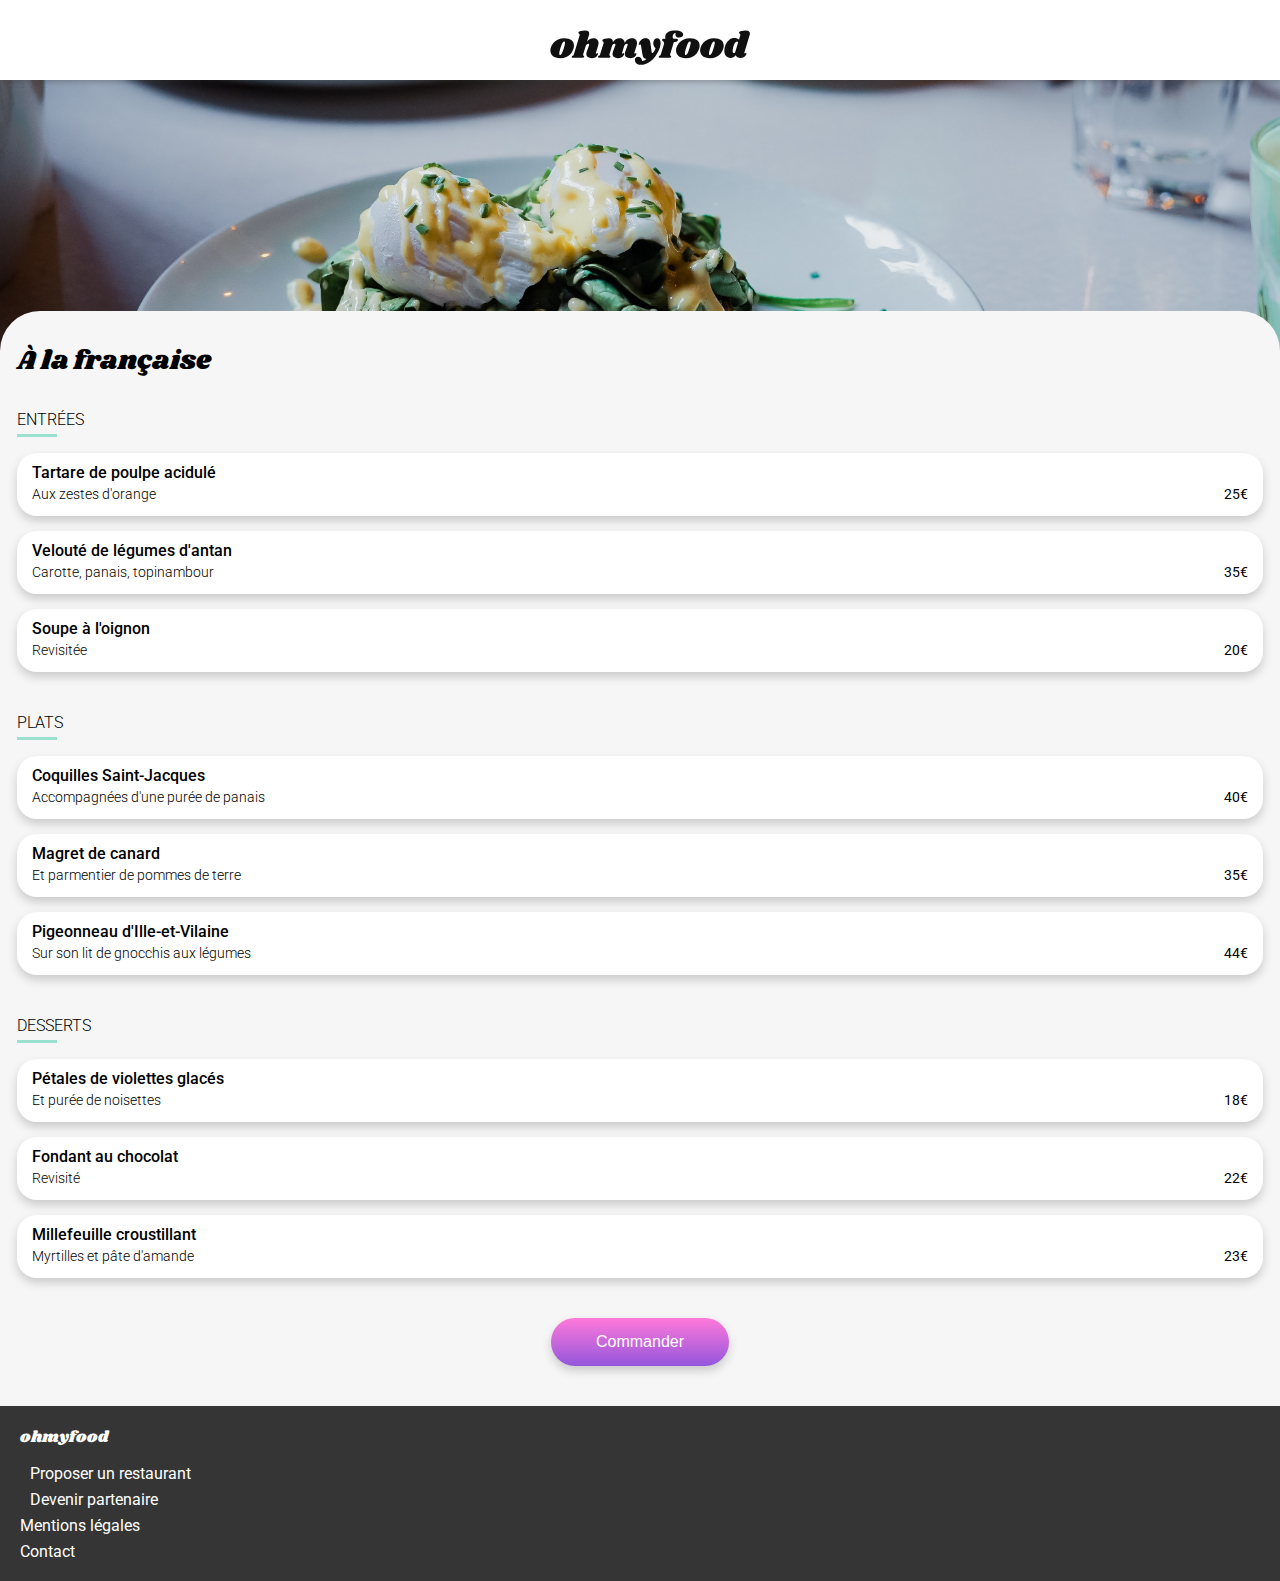
==== pages/a_la_française.html @ e58aabde "added menu pages and established links" ====
<!DOCTYPE html>
<html lang="fr">

<head>
  <meta charset="UTF-8">
  <meta name="viewport" content="width=device-width, initial-scale=1.0">
  <link rel="stylesheet" href="../assets/main.css">
  <link rel="preconnect" href="https://fonts.googleapis.com">
  <link rel="preconnect" href="https://fonts.gstatic.com" crossorigin>
  <link href="https://fonts.googleapis.com/css2?family=Roboto:wght@100;300;400;500;700;900&family=Shrikhand&display=swap" rel="stylesheet">
  <link rel="stylesheet" href="https://cdnjs.cloudflare.com/ajax/libs/font-awesome/6.2.1/css/all.min.css"
      integrity="sha512-MV7K8+y+gLIBoVD59lQIYicR65iaqukzvf/nwasF0nqhPay5w/9lJmVM2hMDcnK1OnMGCdVK+iQrJ7lzPJQd1w=="
      crossorigin="anonymous" referrerpolicy="no-referrer" />
  <title>À la française</title>
</head>

<body>
  <header>
    <a href="../index.html" title="Accueil"><i class="fa-solid fa-arrow-left fa-lg"></i></a>
    <img src="../assets/images/logo/ohmyfood@2x.svg" alt="logo ohmyfood" title="Logo" class="logo">
  </header>

  <main>
    <img src="../assets/images/restaurants/toa-heftiba-DQKerTsQwi0-unsplash.jpg" class="img-restaurant">
    <section class="menu-section">
      <h2>À la française</h2>
      <h3 class="h3-menu">ENTRÉES</h3>
      <div class="menu-card">
        <p class="p-wrong">Tartare de poulpe acidulé</p>
        <div class="p-price-display">
          <p>Aux zestes d'orange</p>
          <p><strong>25€</strong></p>
        </div>
      </div>
      <div class="menu-card">
        <p class="p-wrong">Velouté de légumes d'antan</p>
        <div class="p-price-display">
          <p>Carotte, panais, topinambour</p>
          <p><strong>35€</strong></p>
        </div>
      </div>
      <div class="menu-card">
        <p class="p-wrong">Soupe à l'oignon</p>
        <div class="p-price-display">
          <p>Revisitée</p>
          <p><strong>20€</strong></p>
        </div>
      </div>
      <h3 class="h3-menu">PLATS</h3>
      <div class="menu-card">
        <p class="p-wrong">Coquilles Saint-Jacques</p>
        <div class="p-price-display">
          <p>Accompagnées d'une purée de panais</p>
          <p><strong>40€</strong></p>
        </div>
      </div>
      <div class="menu-card">
        <p class="p-wrong">Magret de canard</p>
        <div class="p-price-display">
          <p>Et parmentier de pommes de terre</p>
          <p><strong>35€</strong></p>
        </div>
      </div>
      <div class="menu-card">
        <p class="p-wrong">Pigeonneau d'Ille-et-Vilaine</p>
        <div class="p-price-display">
          <p>Sur son lit de gnocchis aux légumes</p>
          <p><strong>44€</strong></p>
        </div>
      </div>
      <h3 class="h3-menu">DESSERTS</h3>
      <div class="menu-card">
        <p class="p-wrong">Pétales de violettes glacés</p>
        <div class="p-price-display">
          <p>Et purée de noisettes</p>
          <p><strong>18€</strong></p>
        </div>
      </div>
      <div class="menu-card">
        <p class="p-wrong">Fondant au chocolat</p>
        <div class="p-price-display">
          <p>Revisité</p>
          <p><strong>22€</strong></p>
        </div>
      </div>
      <div class="menu-card">
        <p class="p-wrong">Millefeuille croustillant</p>
        <div class="p-price-display">
          <p>Myrtilles et pâte d'amande</p>
          <p><strong>23€</strong></p>
        </div>
      </div>
      <div class="display-btn">
        <button class="commander-btn">Commander</button>
      </div>
    </section>
  </main>

  <footer>
    <p class="p-footer">ohmyfood</p>
    <div class="a-footer">
      <a href="#"><i class="fa-solid fa-utensils"></i>Proposer un restaurant</a>
      <a href="#"><i class="fa-solid fa-handshake-angle fa-xs"></i>Devenir partenaire</a>
      <a href="#">Mentions légales</a>
      <a href="#">Contact</a>
    </div>
  </footer>
</body>
</html>
---- assets/main.css ----
body {
  margin: 0;
  font-family: "Roboto", sans-serif;
  font-weight: 400;
  font-style: normal;
}

h1 {
  font-size: 24px;
  font-weight: 700;
}

h2 {
  font-family: shrikhand;
  font-weight: 400;
  font-size: 27px;
  padding-top: 30px;
  margin-bottom: -12px;
}

header {
  display: -webkit-box;
  display: -ms-flexbox;
  display: flex;
  -webkit-box-pack: center;
      -ms-flex-pack: center;
          justify-content: center;
  padding-top: 30px;
  padding-bottom: 15px;
  -webkit-box-shadow: 0px 2px 5px rgba(56, 56, 56, 0.3);
          box-shadow: 0px 2px 5px rgba(56, 56, 56, 0.3);
  position: relative;
  z-index: 3;
}
header .logo {
  width: 200px;
}

.location-section {
  display: -webkit-box;
  display: -ms-flexbox;
  display: flex;
  -webkit-box-pack: center;
      -ms-flex-pack: center;
          justify-content: center;
  -webkit-box-align: center;
      -ms-flex-align: center;
          align-items: center;
  padding-top: 15px;
  padding-bottom: 15px;
  padding-left: 60px;
  gap: 10px;
  background-color: #EAEAEA;
  -webkit-box-shadow: 0px 3px 5px rgba(56, 56, 56, 0.3);
          box-shadow: 0px 3px 5px rgba(56, 56, 56, 0.3);
  position: relative;
  z-index: 2;
}
.location-section form input.font-placeholder {
  padding-left: 15px;
  background-color: #EAEAEA;
  border: none;
}
.location-section form input.font-placeholder::-webkit-input-placeholder {
  font-size: 16px;
  font-weight: 500;
  color: #000000;
}
.location-section form input.font-placeholder::-moz-placeholder {
  font-size: 16px;
  font-weight: 500;
  color: #000000;
}
.location-section form input.font-placeholder:-ms-input-placeholder {
  font-size: 16px;
  font-weight: 500;
  color: #000000;
}
.location-section form input.font-placeholder::-ms-input-placeholder {
  font-size: 16px;
  font-weight: 500;
  color: #000000;
}
.location-section form input.font-placeholder::placeholder {
  font-size: 16px;
  font-weight: 500;
  color: #000000;
}

.reservation-section {
  background-color: #F6F6F6;
  text-align: center;
  height: 300px;
}
.reservation-section .h1-reservation {
  margin-top: 0%;
  padding: 30px 50px 0px 50px;
}
.reservation-section .p-reservation {
  font-size: 16px;
  font-weight: 300;
  padding: 0px 30px 30px 30px;
}
.reservation-section .a-reservation {
  border-radius: 25px;
  padding: 15px 23px 15px 23px;
  background-image: -webkit-gradient(linear, left top, left bottom, from(#FF79DA), to(#9356DC));
  background-image: linear-gradient(#FF79DA, #9356DC);
  -webkit-box-shadow: 0px 5px 10px rgb(204, 203, 203);
          box-shadow: 0px 5px 10px rgb(204, 203, 203);
  color: white;
  text-decoration: none;
  cursor: default;
  -webkit-transition: all 800ms;
  transition: all 800ms;
}
.reservation-section .a-reservation:hover {
  -webkit-box-shadow: 0px 5px 10px rgba(102, 102, 102, 0.8);
          box-shadow: 0px 5px 10px rgba(102, 102, 102, 0.8);
  background-image: -webkit-gradient(linear, left top, left bottom, from(#ff88de), to(#9b63df));
  background-image: linear-gradient(#ff88de, #9b63df);
}

.functioning-section {
  padding: 30px 20px 60px 20px;
}
.functioning-section .functioning {
  display: -webkit-box;
  display: -ms-flexbox;
  display: flex;
  -webkit-box-orient: vertical;
  -webkit-box-direction: normal;
      -ms-flex-direction: column;
          flex-direction: column;
  padding-top: 15px;
  gap: 20px;
}
.functioning-section .functioning .style {
  display: -webkit-box;
  display: -ms-flexbox;
  display: flex;
  -webkit-box-align: center;
      -ms-flex-align: center;
          align-items: center;
  font-size: 16px;
  font-weight: 500;
  border-radius: 20px;
  background-color: #F6F6F6;
  -webkit-box-shadow: 0px 5px 10px rgb(204, 203, 203);
          box-shadow: 0px 5px 10px rgb(204, 203, 203);
  color: black;
  padding: 25px 0;
  text-decoration: none;
  gap: 20px;
}
.functioning-section .functioning .style .number {
  background-color: #9356DC;
  color: white;
  border-radius: 90px;
  padding: 2px 7px;
  margin-left: -10px;
}
.functioning-section .functioning .style .i-mauve {
  color: #9356dc;
}
.functioning-section .functioning .style i {
  color: #7e7e7e;
}

.restaurants-section {
  display: -webkit-box;
  display: -ms-flexbox;
  display: flex;
  -webkit-box-pack: center;
      -ms-flex-pack: center;
          justify-content: center;
  -webkit-box-orient: vertical;
  -webkit-box-direction: normal;
      -ms-flex-direction: column;
          flex-direction: column;
  background-color: #F6F6F6;
  gap: 20px;
  padding-bottom: 60px;
}
.restaurants-section .h1-restaurants {
  padding: 20px 20px 0px 20px;
  margin-bottom: 0px;
}
.restaurants-section .restaurants-card {
  display: -webkit-box;
  display: -ms-flexbox;
  display: flex;
  -webkit-box-orient: vertical;
  -webkit-box-direction: normal;
      -ms-flex-direction: column;
          flex-direction: column;
  padding-left: 20px;
  padding-right: 20px;
  text-decoration: none;
  color: black;
}
.restaurants-section .img-card {
  border-radius: 20px 20px 0px 0px;
  height: 150px;
  -o-object-fit: cover;
     object-fit: cover;
}
.restaurants-section .content-card {
  padding-left: 15px;
  background-color: #ffffff;
  border-radius: 0px 0px 20px 20px;
}
.restaurants-section .content-card .h3-card {
  margin-bottom: 0px;
}
.restaurants-section .content-card .p-card {
  margin-top: 0px;
}

footer {
  background: #353535;
  padding: 20px 0px 20px 20px;
}
footer .p-footer {
  font-family: "Shrikhand", serif;
  font-size: 16px;
  color: white;
  margin: 0px;
  padding-bottom: 15px;
}
footer .a-footer {
  display: -webkit-box;
  display: -ms-flexbox;
  display: flex;
  -webkit-box-orient: vertical;
  -webkit-box-direction: normal;
      -ms-flex-direction: column;
          flex-direction: column;
  gap: 7px;
}
footer .a-footer a {
  display: -webkit-box;
  display: -ms-flexbox;
  display: flex;
  -webkit-box-align: center;
      -ms-flex-align: center;
          align-items: center;
  text-decoration: none;
  color: white;
  gap: 10px;
}

header {
  display: -webkit-box;
  display: -ms-flexbox;
  display: flex;
  -webkit-box-pack: center;
      -ms-flex-pack: center;
          justify-content: center;
}
header i {
  color: black;
  padding-left: 20px;
}

.img-restaurant {
  width: 100%;
  max-height: 275px;
  -o-object-fit: cover;
     object-fit: cover;
}

.menu-section {
  background-color: #F6F6F6;
  border-radius: 40px 40px 0px 0px;
  margin-top: -70px;
  padding-left: 17px;
  padding-right: 17px;
  position: relative;
  z-index: 2;
}
.menu-section .h3-menu {
  font-weight: 300;
  font-size: 16px;
  border-bottom: 3px #99E2D0 solid;
  width: 40px;
  padding-bottom: 5px;
  padding-top: 25px;
}
.menu-section .menu-card {
  background-color: #ffffff;
  border-radius: 20px;
  -webkit-box-shadow: 0px 5px 10px rgb(204, 203, 203);
          box-shadow: 0px 5px 10px rgb(204, 203, 203);
  padding-top: 0px;
  padding-left: 15px;
  padding-right: 15px;
  margin-bottom: 15px;
}
.menu-section .menu-card .p-wrong {
  font-size: 16px;
  font-weight: 500;
  margin: 0px;
  padding-top: 10px;
}
.menu-section .menu-card .p-price-display {
  display: -webkit-box;
  display: -ms-flexbox;
  display: flex;
  -webkit-box-orient: horizontal;
  -webkit-box-direction: normal;
      -ms-flex-direction: row;
          flex-direction: row;
  -webkit-box-pack: justify;
      -ms-flex-pack: justify;
          justify-content: space-between;
  font-size: 14px;
  font-weight: 300;
  margin-top: -10px;
}

.display-btn {
  display: -webkit-box;
  display: -ms-flexbox;
  display: flex;
  -webkit-box-pack: center;
      -ms-flex-pack: center;
          justify-content: center;
  margin-top: 40px;
  padding-bottom: 40px;
}
.display-btn .commander-btn {
  font-size: 16px;
  font-weight: 500;
  border-radius: 25px;
  border: none;
  padding: 15px 45px 15px 45px;
  background-image: -webkit-gradient(linear, left top, left bottom, from(#FF79DA), to(#9356DC));
  background-image: linear-gradient(#FF79DA, #9356DC);
  -webkit-box-shadow: 0px 5px 10px rgb(204, 203, 203);
          box-shadow: 0px 5px 10px rgb(204, 203, 203);
  color: white;
  text-decoration: none;
  cursor: default;
  -webkit-transition: all 800ms;
  transition: all 800ms;
}
.display-btn .commander-btn:hover {
  -webkit-box-shadow: 0px 5px 10px rgba(102, 102, 102, 0.8);
          box-shadow: 0px 5px 10px rgba(102, 102, 102, 0.8);
  background-image: -webkit-gradient(linear, left top, left bottom, from(#ff88de), to(#9b63df));
  background-image: linear-gradient(#ff88de, #9b63df);
}/*# sourceMappingURL=main.css.map */
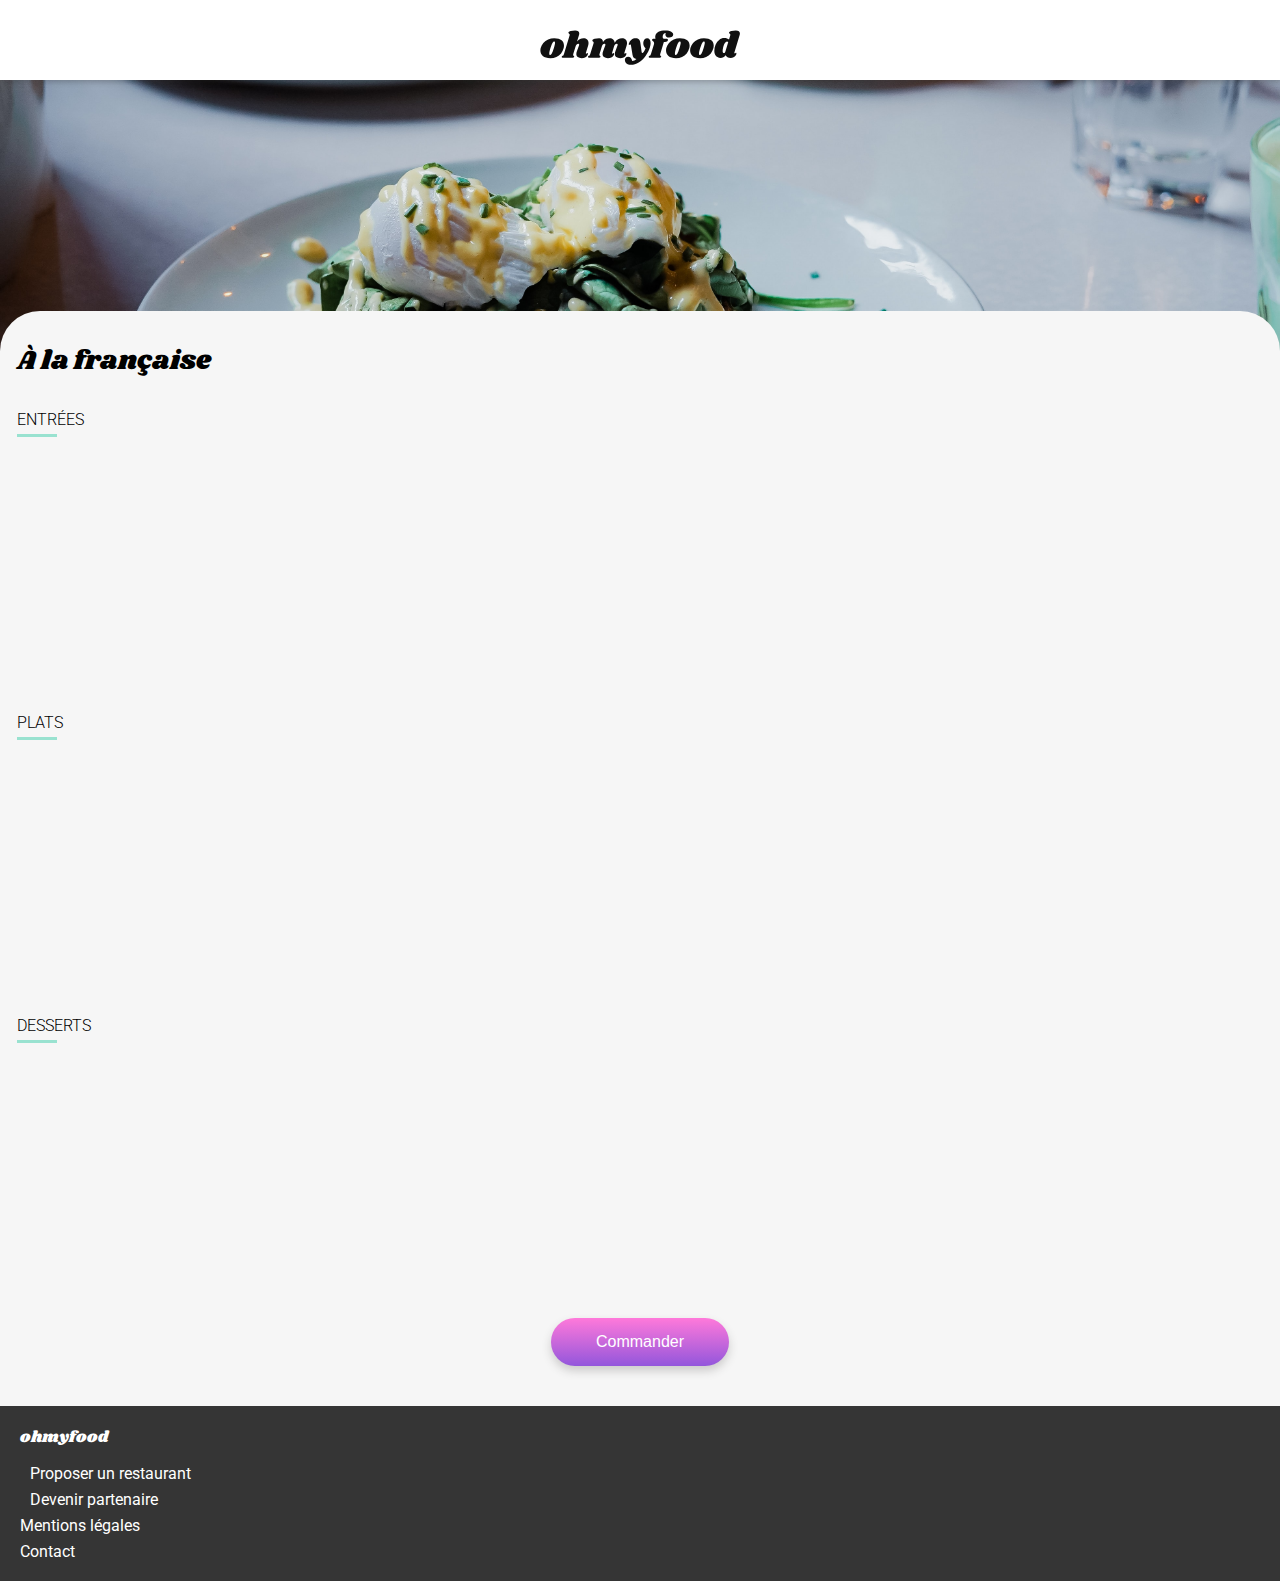
==== commit 3e65958a: "integration and correction of animations" ====
--- a/pages/a_la_française.html
+++ b/pages/a_la_française.html
@@ -21,7 +21,7 @@
   </header>
 
   <main>
-    <img src="../assets/images/restaurants/toa-heftiba-DQKerTsQwi0-unsplash.jpg" class="img-restaurant">
+    <img src="../assets/images/restaurants/toa-heftiba-DQKerTsQwi0-unsplash.jpg" alt= "Restaurant à la française" class="img-restaurant">
     <section class="menu-section">
       <h2>À la française</h2>
       <h3 class="h3-menu">ENTRÉES</h3>
--- a/assets/main.css
+++ b/assets/main.css
@@ -258,9 +258,16 @@
       -ms-flex-pack: center;
           justify-content: center;
 }
-header i {
+header .logo-menu {
+  width: 150px;
+  min-width: 150px;
+}
+
+.i-header {
+  position: absolute;
   color: black;
-  padding-left: 20px;
+  margin-top: -38px;
+  margin-left: 10px;
 }
 
 .img-restaurant {
@@ -317,6 +324,9 @@
   font-size: 14px;
   font-weight: 300;
   margin-top: -10px;
+}
+.menu-section .menu-card .price {
+  margin-right: -70px;
 }
 
 .display-btn {
@@ -350,4 +360,185 @@
           box-shadow: 0px 5px 10px rgba(102, 102, 102, 0.8);
   background-image: -webkit-gradient(linear, left top, left bottom, from(#ff88de), to(#9b63df));
   background-image: linear-gradient(#ff88de, #9b63df);
+}
+
+.loader {
+  width: 100%;
+  height: 100%;
+  position: fixed;
+  background: linear-gradient(45deg, #FF79DA, #9356DC);
+  display: -webkit-box;
+  display: -ms-flexbox;
+  display: flex;
+  -webkit-box-pack: center;
+      -ms-flex-pack: center;
+          justify-content: center;
+  -webkit-box-align: center;
+      -ms-flex-align: center;
+          align-items: center;
+  z-index: 10;
+  -webkit-animation: fadeOut 3s forwards;
+          animation: fadeOut 3s forwards;
+  -webkit-animation-delay: 2s;
+          animation-delay: 2s;
+}
+.loader .loader-text {
+  font-family: Shrikhand;
+  font-size: 50px;
+  -webkit-animation: fadeInOutZoom 5s forwards;
+          animation: fadeInOutZoom 5s forwards;
+}
+
+@-webkit-keyframes fadeOut {
+  0% {
+    opacity: 1;
+    visibility: visible;
+  }
+  100% {
+    opacity: 0;
+    visibility: hidden;
+  }
+}
+
+@keyframes fadeOut {
+  0% {
+    opacity: 1;
+    visibility: visible;
+  }
+  100% {
+    opacity: 0;
+    visibility: hidden;
+  }
+}
+@-webkit-keyframes fadeInOutZoom {
+  0%, 20% {
+    opacity: 0;
+    -webkit-transform: scale(0.5);
+            transform: scale(0.5);
+  }
+  20%, 80% {
+    opacity: 1;
+    -webkit-transform: scale(1.3);
+            transform: scale(1.3);
+  }
+  80%, 100% {
+    opacity: 0;
+    -webkit-transform: scale(1);
+            transform: scale(1);
+  }
+}
+@keyframes fadeInOutZoom {
+  0%, 20% {
+    opacity: 0;
+    -webkit-transform: scale(0.5);
+            transform: scale(0.5);
+  }
+  20%, 80% {
+    opacity: 1;
+    -webkit-transform: scale(1.3);
+            transform: scale(1.3);
+  }
+  80%, 100% {
+    opacity: 0;
+    -webkit-transform: scale(1);
+            transform: scale(1);
+  }
+}
+.check {
+  border: 1px solid #99E2D0;
+  padding: 7px 2px 7px 2px;
+  border-radius: 50%;
+  color: #99E2D0;
+  background-color: #ffffff;
+  margin-bottom: 22px;
+}
+
+.check-anim {
+  display: -webkit-box;
+  display: -ms-flexbox;
+  display: flex;
+  -webkit-box-pack: center;
+      -ms-flex-pack: center;
+          justify-content: center;
+  width: 50px;
+  margin-top: -20px;
+  margin-right: -15px;
+  padding-top: 25px;
+  background-color: #99E2D0;
+  border-radius: 0px 20px 20px 0px;
+}
+
+@-webkit-keyframes fadeIn {
+  from {
+    opacity: 0;
+    -webkit-transform: translateY(20px);
+            transform: translateY(20px);
+  }
+  to {
+    opacity: 1;
+    -webkit-transform: translateY(0);
+            transform: translateY(0);
+  }
+}
+
+@keyframes fadeIn {
+  from {
+    opacity: 0;
+    -webkit-transform: translateY(20px);
+            transform: translateY(20px);
+  }
+  to {
+    opacity: 1;
+    -webkit-transform: translateY(0);
+            transform: translateY(0);
+  }
+}
+.menu-card {
+  opacity: 0;
+  -webkit-animation: fadeIn 0.5s forwards;
+          animation: fadeIn 0.5s forwards;
+}
+.menu-card:nth-of-type(1) {
+  -webkit-animation-delay: 0s;
+          animation-delay: 0s;
+}
+.menu-card:nth-of-type(2) {
+  -webkit-animation-delay: 0.5s;
+          animation-delay: 0.5s;
+}
+.menu-card:nth-of-type(3) {
+  -webkit-animation-delay: 1s;
+          animation-delay: 1s;
+}
+.menu-card:nth-of-type(4) {
+  -webkit-animation-delay: 1.5s;
+          animation-delay: 1.5s;
+}
+.menu-card:nth-of-type(5) {
+  -webkit-animation-delay: 2s;
+          animation-delay: 2s;
+}
+.menu-card:nth-of-type(6) {
+  -webkit-animation-delay: 2.5s;
+          animation-delay: 2.5s;
+}
+.menu-card:nth-of-type(7) {
+  -webkit-animation-delay: 3s;
+          animation-delay: 3s;
+}
+.menu-card:nth-of-type(8) {
+  -webkit-animation-delay: 3.5s;
+          animation-delay: 3.5s;
+}
+.menu-card:nth-of-type(9) {
+  -webkit-animation-delay: 4s;
+          animation-delay: 4s;
+}
+.menu-card:nth-of-type(10) {
+  -webkit-animation-delay: 4.5s;
+          animation-delay: 4.5s;
+}
+.menu-card:nth-of-type(11) {
+  -webkit-animation-delay: 5s;
+          animation-delay: 5s;
 }/*# sourceMappingURL=main.css.map */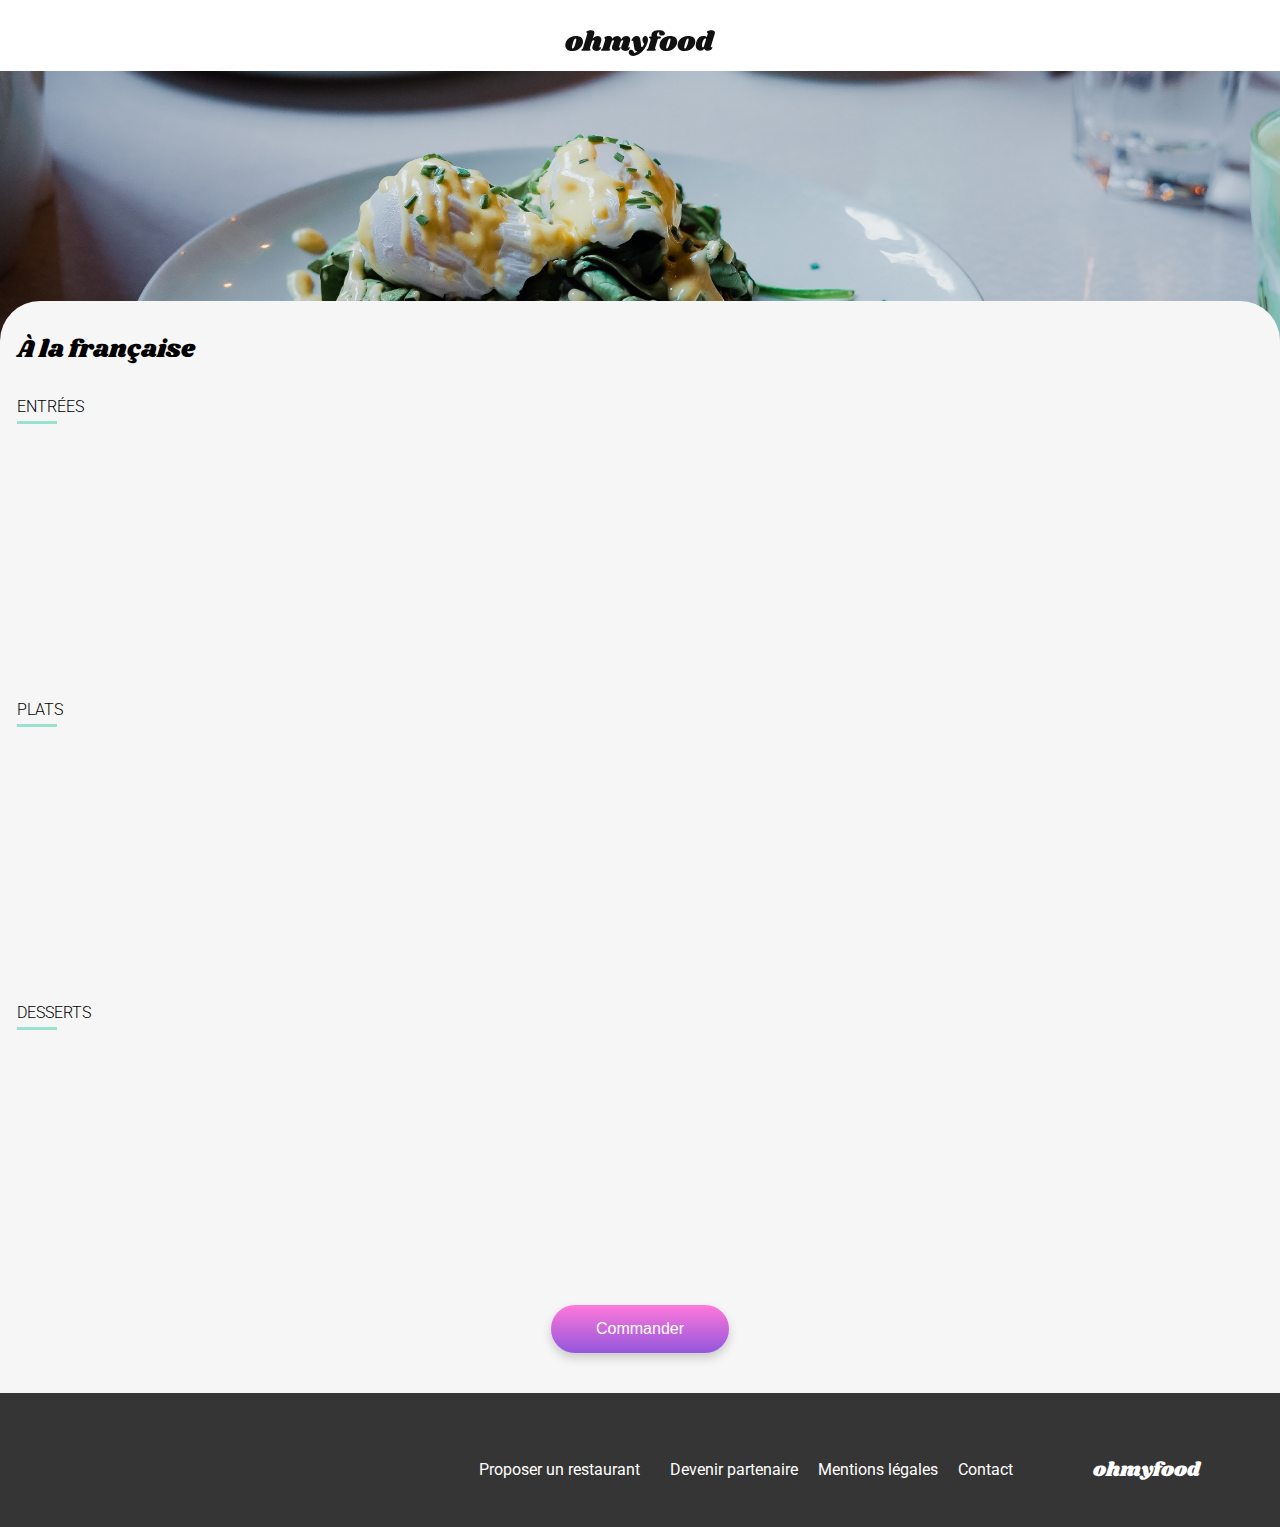
==== commit 435a66bb: "update check animation" ====
--- a/pages/a_la_française.html
+++ b/pages/a_la_française.html
@@ -16,9 +16,9 @@
 
 <body>
   <header>
-    <a href="../index.html" title="Accueil"><i class="fa-solid fa-arrow-left fa-lg"></i></a>
     <img src="../assets/images/logo/ohmyfood@2x.svg" alt="logo ohmyfood" title="Logo" class="logo">
   </header>
+  <a href="../index.html" title="Accueil"><i class="fa-solid fa-arrow-left fa-lg i-header"></i></a>
 
   <main>
     <img src="../assets/images/restaurants/toa-heftiba-DQKerTsQwi0-unsplash.jpg" alt= "Restaurant à la française" class="img-restaurant">
@@ -28,66 +28,111 @@
       <div class="menu-card">
         <p class="p-wrong">Tartare de poulpe acidulé</p>
         <div class="p-price-display">
-          <p>Aux zestes d'orange</p>
-          <p><strong>25€</strong></p>
+          <div class="absolute">
+            <p class="ellipsis">Aux zestes d'orange</p>
+          </div>
+          <p class="price"><strong>25€</strong></p>
+          <div class="check-anim">
+            <i class="fa-solid fa-check fa-sm check"></i>
+          </div>
         </div>
       </div>
       <div class="menu-card">
         <p class="p-wrong">Velouté de légumes d'antan</p>
         <div class="p-price-display">
-          <p>Carotte, panais, topinambour</p>
-          <p><strong>35€</strong></p>
+          <div class="absolute">
+            <p class="ellipsis">Carotte, panais, topinambour</p>
+          </div>
+          <p class="price"><strong>35€</strong></p>
+          <div class="check-anim">
+            <i class="fa-solid fa-check fa-sm check"></i>
+          </div>
         </div>
       </div>
       <div class="menu-card">
         <p class="p-wrong">Soupe à l'oignon</p>
         <div class="p-price-display">
-          <p>Revisitée</p>
-          <p><strong>20€</strong></p>
+          <div class="absolute">
+            <p class="ellipsis">Revisitée</p>
+          </div>
+          <p class="price"><strong>20€</strong></p>
+          <div class="check-anim">
+            <i class="fa-solid fa-check fa-sm check"></i>
+          </div>
         </div>
       </div>
       <h3 class="h3-menu">PLATS</h3>
       <div class="menu-card">
         <p class="p-wrong">Coquilles Saint-Jacques</p>
         <div class="p-price-display">
-          <p>Accompagnées d'une purée de panais</p>
-          <p><strong>40€</strong></p>
+          <div class="absolute">
+            <p class="ellipsis">Accompagnées d'une purée de panais</p>
+          </div>
+          <p class="price"><strong>40€</strong></p>
+          <div class="check-anim">
+            <i class="fa-solid fa-check fa-sm check"></i>
+          </div>
         </div>
       </div>
       <div class="menu-card">
         <p class="p-wrong">Magret de canard</p>
         <div class="p-price-display">
-          <p>Et parmentier de pommes de terre</p>
-          <p><strong>35€</strong></p>
+          <div class="absolute">
+            <p class="ellipsis">Et parmentier de pommes de terre</p>
+          </div>
+          <p class="price"><strong>35€</strong></p>
+          <div class="check-anim">
+            <i class="fa-solid fa-check fa-sm check"></i>
+          </div>
         </div>
       </div>
       <div class="menu-card">
         <p class="p-wrong">Pigeonneau d'Ille-et-Vilaine</p>
         <div class="p-price-display">
-          <p>Sur son lit de gnocchis aux légumes</p>
-          <p><strong>44€</strong></p>
+          <div class="absolute">
+            <p class="ellipsis">Sur son lit de gnocchis aux légumes</p>
+          </div>
+          <p class="price"><strong>44€</strong></p>
+          <div class="check-anim">
+            <i class="fa-solid fa-check fa-sm check"></i>
+          </div>
         </div>
       </div>
       <h3 class="h3-menu">DESSERTS</h3>
       <div class="menu-card">
         <p class="p-wrong">Pétales de violettes glacés</p>
         <div class="p-price-display">
-          <p>Et purée de noisettes</p>
-          <p><strong>18€</strong></p>
+          <div class="absolute">
+            <p class="ellipsis">Et purée de noisettes</p>
+          </div>
+          <p class="price"><strong>18€</strong></p>
+          <div class="check-anim">
+            <i class="fa-solid fa-check fa-sm check"></i>
+          </div>
         </div>
       </div>
       <div class="menu-card">
         <p class="p-wrong">Fondant au chocolat</p>
         <div class="p-price-display">
-          <p>Revisité</p>
-          <p><strong>22€</strong></p>
+          <div class="absolute">
+            <p class="ellipsis">Revisité</p>
+          </div>
+          <p class="price"><strong>22€</strong></p>
+          <div class="check-anim">
+            <i class="fa-solid fa-check fa-sm check"></i>
+          </div>
         </div>
       </div>
       <div class="menu-card">
         <p class="p-wrong">Millefeuille croustillant</p>
         <div class="p-price-display">
-          <p>Myrtilles et pâte d'amande</p>
-          <p><strong>23€</strong></p>
+          <div class="absolute">
+            <p class="ellipsis">Myrtilles et pâte d'amande</p>
+          </div>
+          <p class="price"><strong>23€</strong></p>
+          <div class="check-anim">
+            <i class="fa-solid fa-check fa-sm check"></i>
+          </div>
         </div>
       </div>
       <div class="display-btn">
--- a/assets/main.css
+++ b/assets/main.css
@@ -13,7 +13,7 @@
 h2 {
   font-family: shrikhand;
   font-weight: 400;
-  font-size: 27px;
+  font-size: 25px;
   padding-top: 30px;
   margin-bottom: -12px;
 }
@@ -33,7 +33,13 @@
   z-index: 3;
 }
 header .logo {
-  width: 200px;
+  width: 150px;
+}
+@media (min-width: 1024px) {
+  header {
+    -webkit-box-shadow: none;
+            box-shadow: none;
+  }
 }
 
 .location-section {
@@ -56,6 +62,12 @@
   position: relative;
   z-index: 2;
 }
+@media (min-width: 1024px) {
+  .location-section {
+    -webkit-box-shadow: none;
+            box-shadow: none;
+  }
+}
 .location-section form input.font-placeholder {
   padding-left: 15px;
   background-color: #EAEAEA;
@@ -92,9 +104,19 @@
   text-align: center;
   height: 300px;
 }
+@media (min-width: 1024px) {
+  .reservation-section {
+    height: 220px;
+  }
+}
 .reservation-section .h1-reservation {
   margin-top: 0%;
   padding: 30px 50px 0px 50px;
+}
+@media (min-width: 1024px) {
+  .reservation-section .h1-reservation {
+    font-size: 30px;
+  }
 }
 .reservation-section .p-reservation {
   font-size: 16px;
@@ -124,6 +146,12 @@
 .functioning-section {
   padding: 30px 20px 60px 20px;
 }
+@media (min-width: 1024px) {
+  .functioning-section {
+    margin-left: 180px;
+    margin-right: 180px;
+  }
+}
 .functioning-section .functioning {
   display: -webkit-box;
   display: -ms-flexbox;
@@ -135,7 +163,17 @@
   padding-top: 15px;
   gap: 20px;
 }
+@media (min-width: 1024px) {
+  .functioning-section .functioning {
+    -webkit-box-orient: horizontal;
+    -webkit-box-direction: normal;
+        -ms-flex-direction: row;
+            flex-direction: row;
+    gap: 30px;
+  }
+}
 .functioning-section .functioning .style {
+  width: 335px;
   display: -webkit-box;
   display: -ms-flexbox;
   display: flex;
@@ -182,11 +220,19 @@
   gap: 20px;
   padding-bottom: 60px;
 }
+@media (min-width: 1024px) {
+  .restaurants-section {
+    padding-left: 180px;
+    padding-right: 180px;
+  }
+}
 .restaurants-section .h1-restaurants {
   padding: 20px 20px 0px 20px;
   margin-bottom: 0px;
 }
 .restaurants-section .restaurants-card {
+  position: relative;
+  width: 320px;
   display: -webkit-box;
   display: -ms-flexbox;
   display: flex;
@@ -199,12 +245,28 @@
   text-decoration: none;
   color: black;
 }
+@media (min-width: 1440px) {
+  .restaurants-section .restaurants-card {
+    width: 490px;
+  }
+}
 .restaurants-section .img-card {
   border-radius: 20px 20px 0px 0px;
   height: 150px;
   -o-object-fit: cover;
      object-fit: cover;
 }
+.restaurants-section .img-new {
+  position: absolute;
+  right: 30px;
+  width: 52px;
+  font-size: 12px;
+  font-weight: 500;
+  color: #008766;
+  border: 1px solid #99E2D0;
+  background-color: #99E2D0;
+  padding: 5px 5px 5px 7px;
+}
 .restaurants-section .content-card {
   padding-left: 15px;
   background-color: #ffffff;
@@ -217,9 +279,53 @@
   margin-top: 0px;
 }
 
+.media-active {
+  display: -webkit-box;
+  display: -ms-flexbox;
+  display: flex;
+  -webkit-box-orient: vertical;
+  -webkit-box-direction: normal;
+      -ms-flex-direction: column;
+          flex-direction: column;
+  gap: 20px;
+}
+@media (min-width: 1024px) {
+  .media-active {
+    -webkit-box-orient: horizontal;
+    -webkit-box-direction: normal;
+        -ms-flex-direction: row;
+            flex-direction: row;
+    -ms-flex-wrap: wrap;
+        flex-wrap: wrap;
+  }
+}
+
 footer {
   background: #353535;
   padding: 20px 0px 20px 20px;
+  display: -webkit-box;
+  display: -ms-flexbox;
+  display: flex;
+  -webkit-box-orient: vertical;
+  -webkit-box-direction: normal;
+      -ms-flex-direction: column;
+          flex-direction: column;
+}
+@media (min-width: 1024px) {
+  footer {
+    -webkit-box-orient: horizontal;
+    -webkit-box-direction: reverse;
+        -ms-flex-direction: row-reverse;
+            flex-direction: row-reverse;
+    -webkit-box-pack: start;
+        -ms-flex-pack: start;
+            justify-content: flex-start;
+    -webkit-box-align: center;
+        -ms-flex-align: center;
+            align-items: center;
+    padding: 20px 80px 0px 0px;
+    height: 114px;
+  }
 }
 footer .p-footer {
   font-family: "Shrikhand", serif;
@@ -227,6 +333,12 @@
   color: white;
   margin: 0px;
   padding-bottom: 15px;
+}
+@media (min-width: 1024px) {
+  footer .p-footer {
+    padding-bottom: 0px;
+    font-size: 20px;
+  }
 }
 footer .a-footer {
   display: -webkit-box;
@@ -237,6 +349,16 @@
       -ms-flex-direction: column;
           flex-direction: column;
   gap: 7px;
+}
+@media (min-width: 1024px) {
+  footer .a-footer {
+    -webkit-box-orient: horizontal;
+    -webkit-box-direction: normal;
+        -ms-flex-direction: row;
+            flex-direction: row;
+    padding-right: 80px;
+    gap: 20px;
+  }
 }
 footer .a-footer a {
   display: -webkit-box;
@@ -250,6 +372,12 @@
   gap: 10px;
 }
 
+@media (min-width: 1024px) {
+  .padding-active {
+    padding-left: 50px;
+  }
+}
+
 header {
   display: -webkit-box;
   display: -ms-flexbox;
@@ -257,10 +385,6 @@
   -webkit-box-pack: center;
       -ms-flex-pack: center;
           justify-content: center;
-}
-header .logo-menu {
-  width: 150px;
-  min-width: 150px;
 }
 
 .i-header {
@@ -304,13 +428,22 @@
   padding-right: 15px;
   margin-bottom: 15px;
 }
-.menu-section .menu-card .p-wrong {
+.menu-section .menu-card:hover .check-anim {
+  width: 50px;
+}
+.menu-section .menu-card:hover .check-anim .check {
+  opacity: 1;
+}
+.menu-section .menu-card:hover .ellipsis {
+  width: 200px;
+}
+.menu-section .p-wrong {
   font-size: 16px;
   font-weight: 500;
   margin: 0px;
   padding-top: 10px;
 }
-.menu-section .menu-card .p-price-display {
+.menu-section .p-price-display {
   display: -webkit-box;
   display: -ms-flexbox;
   display: flex;
@@ -318,15 +451,55 @@
   -webkit-box-direction: normal;
       -ms-flex-direction: row;
           flex-direction: row;
-  -webkit-box-pack: justify;
-      -ms-flex-pack: justify;
-          justify-content: space-between;
+  -webkit-box-pack: end;
+      -ms-flex-pack: end;
+          justify-content: flex-end;
   font-size: 14px;
   font-weight: 300;
   margin-top: -10px;
 }
-.menu-section .menu-card .price {
-  margin-right: -70px;
+.menu-section .absolute {
+  position: absolute;
+  left: 15px;
+}
+.menu-section .absolute .ellipsis {
+  position: relative;
+  white-space: nowrap;
+  overflow: hidden;
+  text-overflow: ellipsis;
+  display: block;
+  -webkit-transition: width 5s ease-in-out;
+  transition: width 5s ease-in-out;
+}
+.menu-section .price {
+  padding-right: 15px;
+}
+.menu-section .check-anim {
+  display: -webkit-box;
+  display: -ms-flexbox;
+  display: flex;
+  -webkit-box-pack: center;
+      -ms-flex-pack: center;
+          justify-content: center;
+  width: 0px;
+  margin-top: -20px;
+  margin-right: -15px;
+  padding-top: 25px;
+  background-color: #99E2D0;
+  border-radius: 0px 20px 20px 0px;
+  -webkit-transition: width 0.3s ease-in-out;
+  transition: width 0.3s ease-in-out;
+}
+.menu-section .check-anim .check {
+  border: 1px solid #99E2D0;
+  padding: 7px 2px 7px 2px;
+  border-radius: 50%;
+  color: #99E2D0;
+  background-color: #ffffff;
+  margin-bottom: 22px;
+  opacity: 0;
+  -webkit-transition: opacity 0.3s ease-in-out;
+  transition: opacity 0.3s ease-in-out;
 }
 
 .display-btn {
@@ -444,30 +617,6 @@
             transform: scale(1);
   }
 }
-.check {
-  border: 1px solid #99E2D0;
-  padding: 7px 2px 7px 2px;
-  border-radius: 50%;
-  color: #99E2D0;
-  background-color: #ffffff;
-  margin-bottom: 22px;
-}
-
-.check-anim {
-  display: -webkit-box;
-  display: -ms-flexbox;
-  display: flex;
-  -webkit-box-pack: center;
-      -ms-flex-pack: center;
-          justify-content: center;
-  width: 50px;
-  margin-top: -20px;
-  margin-right: -15px;
-  padding-top: 25px;
-  background-color: #99E2D0;
-  border-radius: 0px 20px 20px 0px;
-}
-
 @-webkit-keyframes fadeIn {
   from {
     opacity: 0;
@@ -480,7 +629,6 @@
             transform: translateY(0);
   }
 }
-
 @keyframes fadeIn {
   from {
     opacity: 0;
@@ -541,4 +689,31 @@
 .menu-card:nth-of-type(11) {
   -webkit-animation-delay: 5s;
           animation-delay: 5s;
+}
+
+.icon-container {
+  position: relative;
+  width: 22px;
+  height: 22px;
+}
+.icon-container .icon {
+  position: absolute;
+  top: 0;
+  left: 0;
+  width: 100%;
+  height: 100%;
+  -webkit-transition: opacity 0.2s;
+  transition: opacity 0.2s;
+}
+.icon-container .icon.icon1 {
+  opacity: 0;
+}
+.icon-container .icon.icon2 {
+  opacity: 1;
+}
+.icon-container:hover .icon1 {
+  opacity: 1;
+}
+.icon-container:hover .icon2 {
+  opacity: 0;
 }/*# sourceMappingURL=main.css.map */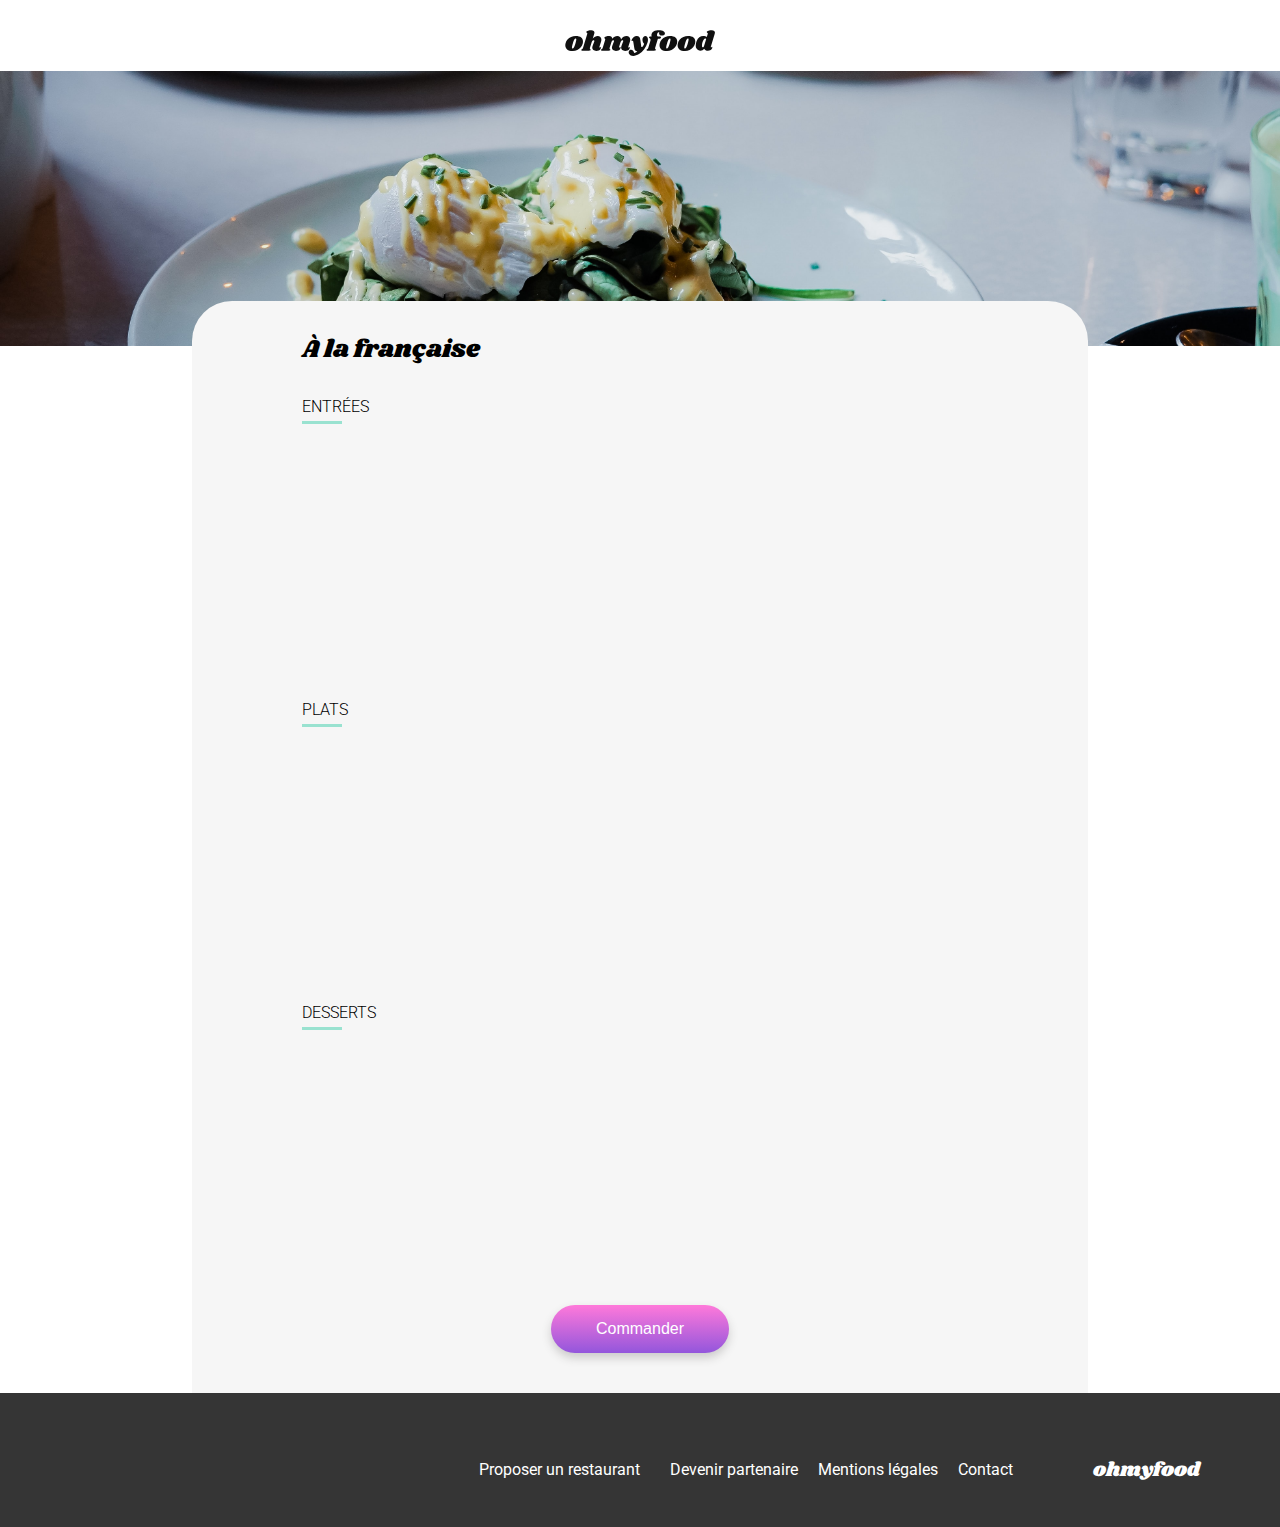
==== commit a13e1812: "responsive menu ok links ok" ====
--- a/pages/a_la_française.html
+++ b/pages/a_la_française.html
@@ -18,7 +18,7 @@
   <header>
     <img src="../assets/images/logo/ohmyfood@2x.svg" alt="logo ohmyfood" title="Logo" class="logo">
   </header>
-  <a href="../index.html" title="Accueil"><i class="fa-solid fa-arrow-left fa-lg i-header"></i></a>
+  <a href="../index.html" title="Accueil" class="i-a"><i class="fa-solid fa-arrow-left fa-lg"></i></a>
 
   <main>
     <img src="../assets/images/restaurants/toa-heftiba-DQKerTsQwi0-unsplash.jpg" alt= "Restaurant à la française" class="img-restaurant">
--- a/assets/main.css
+++ b/assets/main.css
@@ -387,11 +387,12 @@
           justify-content: center;
 }
 
-.i-header {
+.i-a {
   position: absolute;
   color: black;
   margin-top: -38px;
   margin-left: 10px;
+  z-index: 10;
 }
 
 .img-restaurant {
@@ -409,6 +410,24 @@
   padding-right: 17px;
   position: relative;
   z-index: 2;
+}
+@media (min-width: 1024px) {
+  .menu-section {
+    margin-left: 192px;
+    margin-right: 192px;
+    padding-left: 110px;
+    padding-right: 110px;
+  }
+}
+@media (min-width: 1024px) {
+  .menu-section .h2-active {
+    display: -webkit-box;
+    display: -ms-flexbox;
+    display: flex;
+    -webkit-box-pack: center;
+        -ms-flex-pack: center;
+            justify-content: center;
+  }
 }
 .menu-section .h3-menu {
   font-weight: 300;
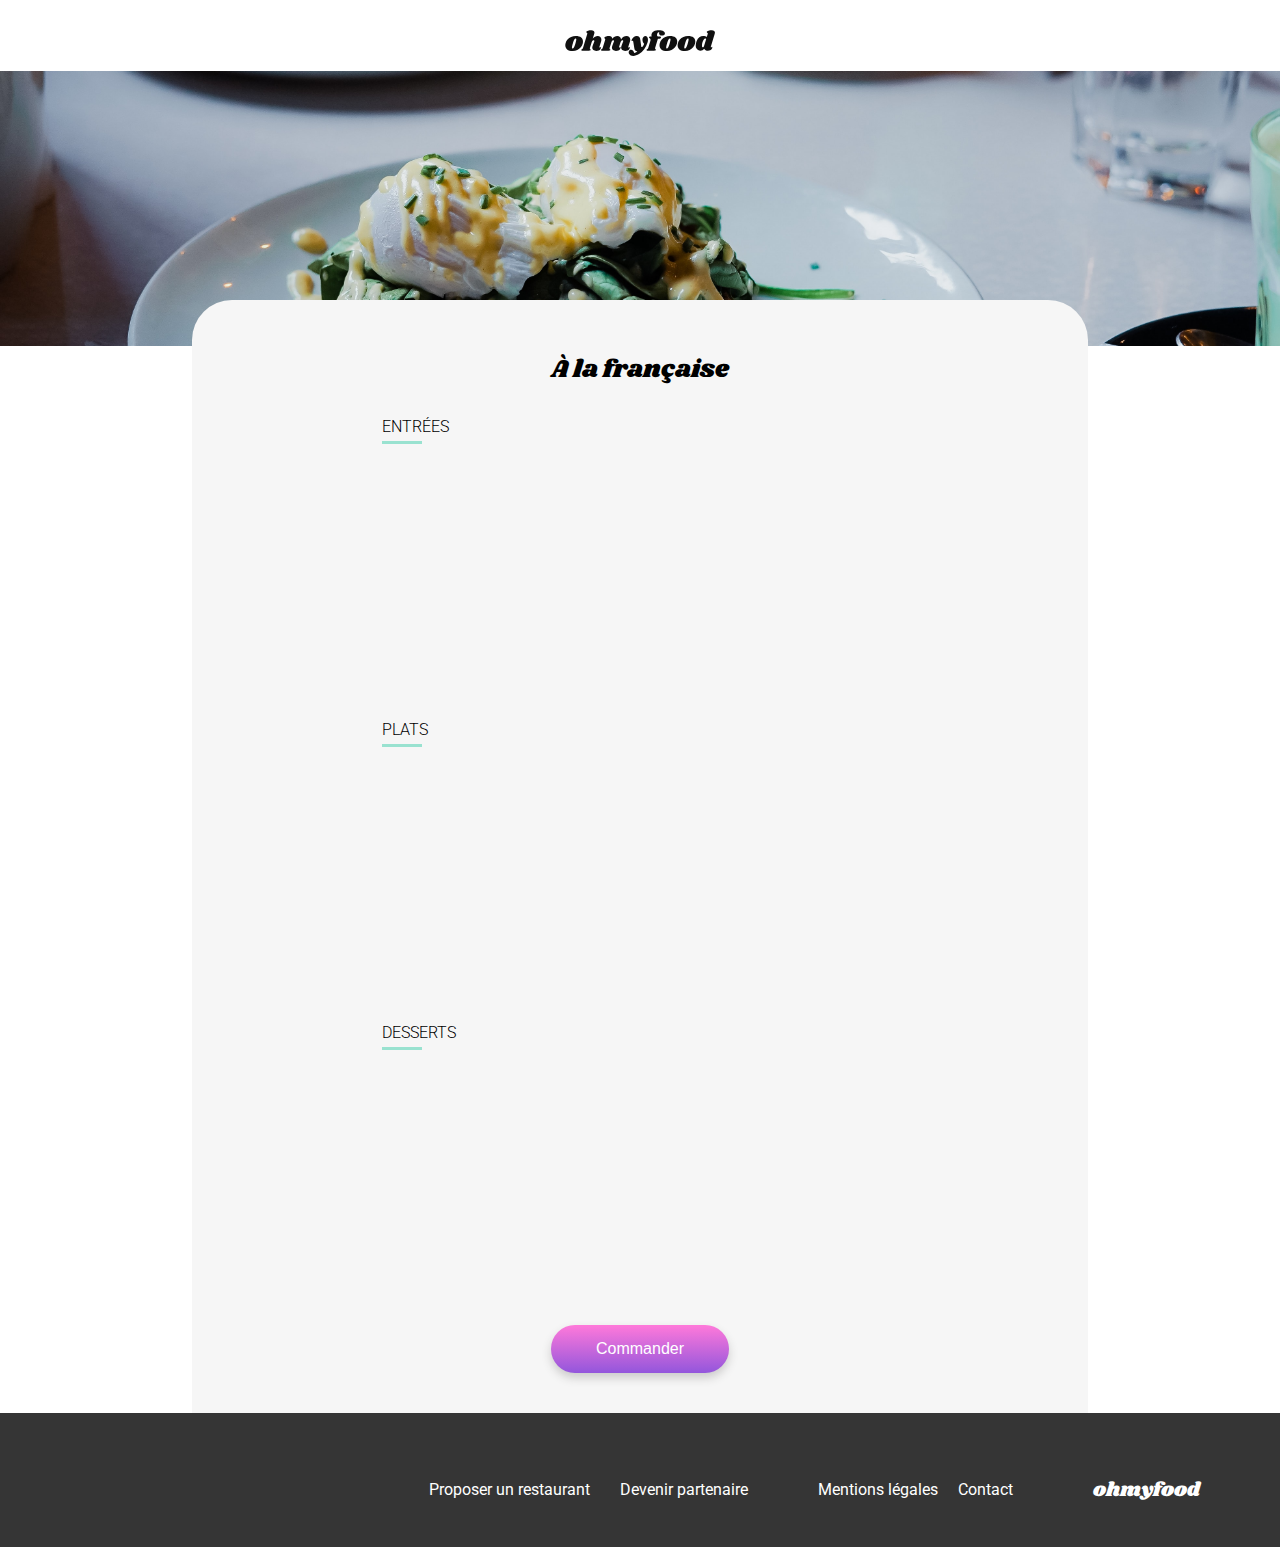
==== commit 105d534b: "correction" ====
--- a/pages/a_la_française.html
+++ b/pages/a_la_française.html
@@ -23,7 +23,9 @@
   <main>
     <img src="../assets/images/restaurants/toa-heftiba-DQKerTsQwi0-unsplash.jpg" alt= "Restaurant à la française" class="img-restaurant">
     <section class="menu-section">
+      <div class="h2-active">
       <h2>À la française</h2>
+    </div>
       <h3 class="h3-menu">ENTRÉES</h3>
       <div class="menu-card">
         <p class="p-wrong">Tartare de poulpe acidulé</p>
@@ -146,8 +148,8 @@
     <div class="a-footer">
       <a href="#"><i class="fa-solid fa-utensils"></i>Proposer un restaurant</a>
       <a href="#"><i class="fa-solid fa-handshake-angle fa-xs"></i>Devenir partenaire</a>
-      <a href="#">Mentions légales</a>
-      <a href="#">Contact</a>
+      <span class="padding-active"><a href="#">Mentions légales</a></span>
+      <a href="mailto:someone@example.com">Contact</a>
     </div>
   </footer>
 </body>
--- a/assets/main.css
+++ b/assets/main.css
@@ -415,8 +415,9 @@
   .menu-section {
     margin-left: 192px;
     margin-right: 192px;
-    padding-left: 110px;
-    padding-right: 110px;
+    padding-left: 190px;
+    padding-right: 190px;
+    margin-top: -50px;
   }
 }
 @media (min-width: 1024px) {
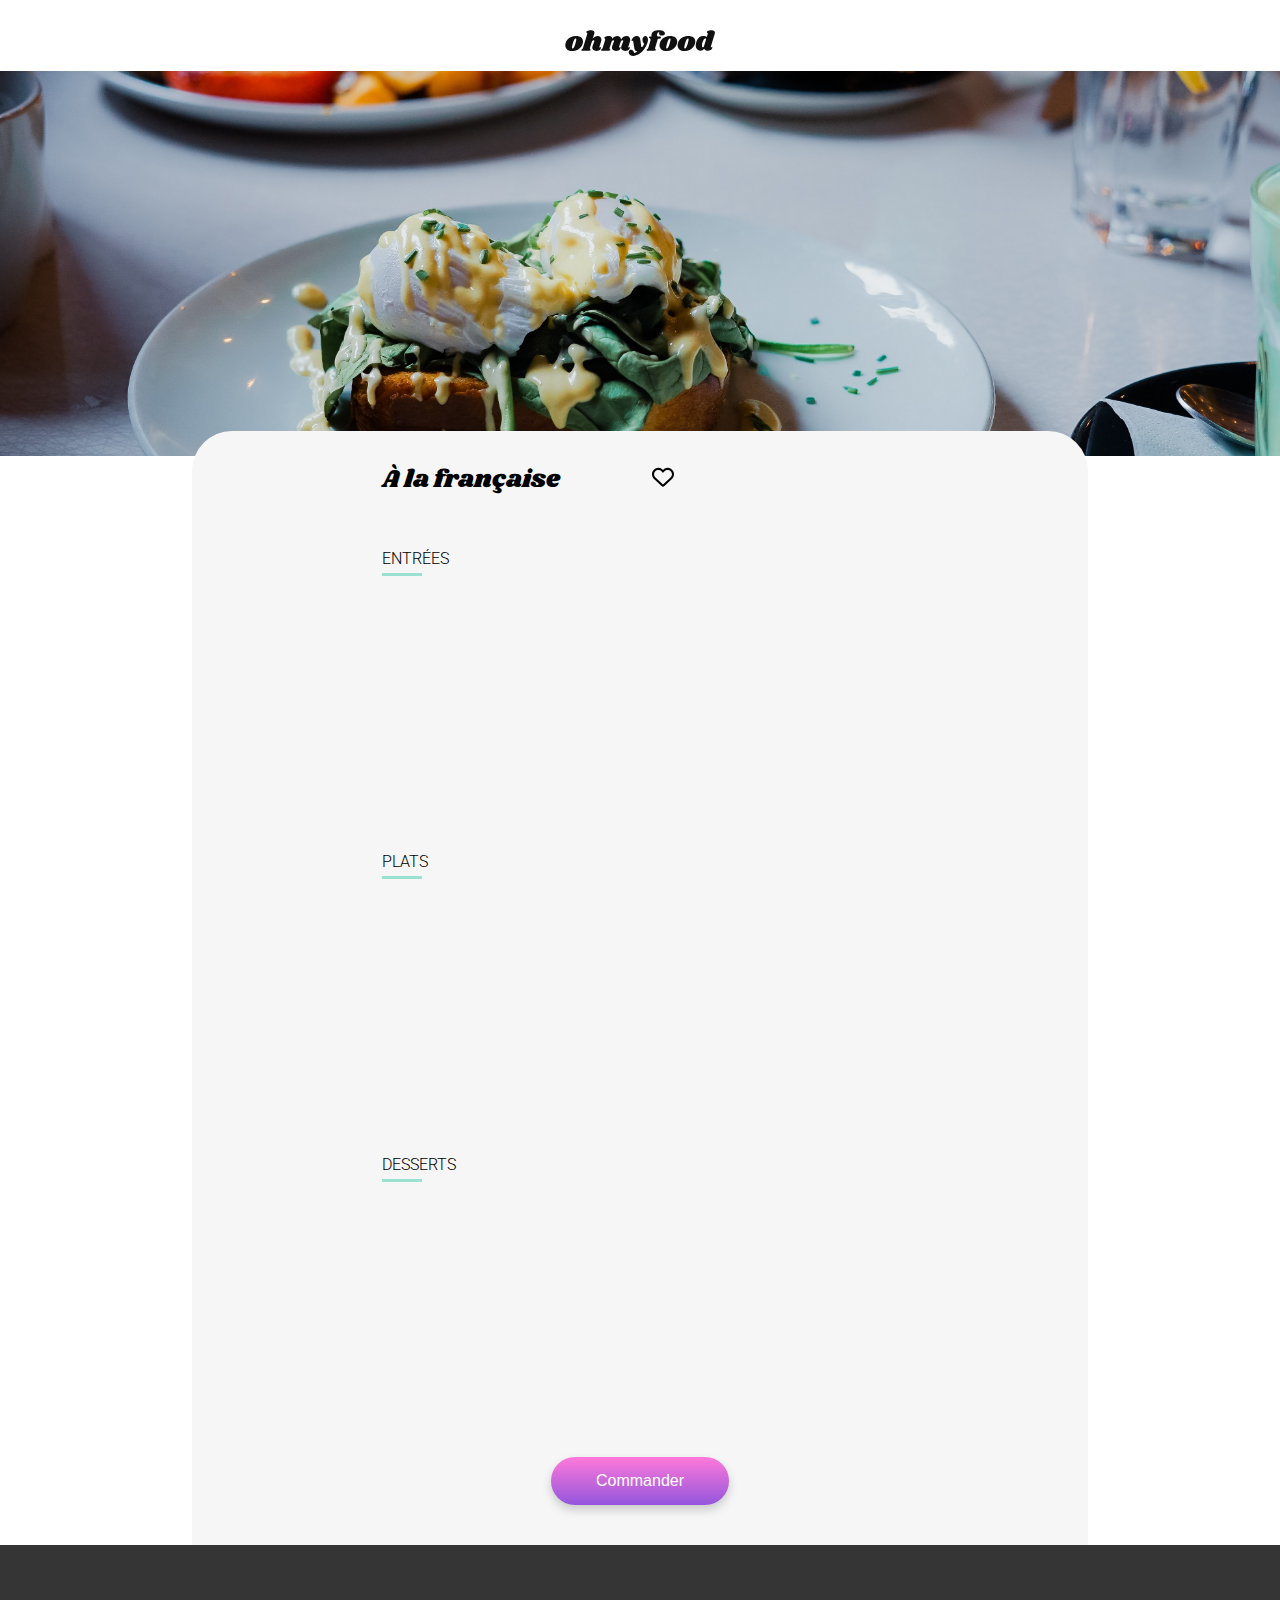
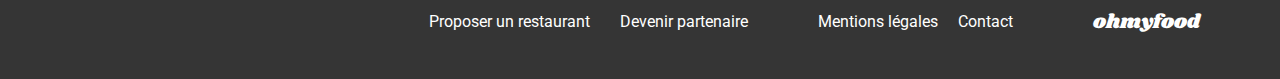
==== commit bf6f6848: "corrections" ====
--- a/pages/a_la_française.html
+++ b/pages/a_la_française.html
@@ -21,11 +21,25 @@
   <a href="../index.html" title="Accueil" class="i-a"><i class="fa-solid fa-arrow-left fa-lg"></i></a>
 
   <main>
-    <img src="../assets/images/restaurants/toa-heftiba-DQKerTsQwi0-unsplash.jpg" alt= "Restaurant à la française" class="img-restaurant">
+    <img src="../assets/images/restaurants/toa-heftiba-DQKerTsQwi0-unsplash.jpg" alt="Restaurant à la française" class="img-restaurant">
     <section class="menu-section">
       <div class="h2-active">
-      <h2>À la française</h2>
-    </div>
+        <h2>À la française</h2>
+        <div class="icon_like-container-menu">
+          <svg class="icon_like-menu icon1" xmlns="http://www.w3.org/2000/svg" viewBox="0 0 512 512" width="22" height="22">
+            <defs>
+              <linearGradient id="myGradient" x1="0%" y1="0%" x2="100%" y2="100%">
+                <stop offset="0%" style="stop-color:#FF79DA;stop-opacity:1" />
+                <stop offset="100%" style="stop-color:#9356DC;stop-opacity:1" />
+              </linearGradient>
+            </defs>
+            <path fill="url(#myGradient)" d="M47.6 300.4L228.3 469.1c7.5 7 17.4 10.9 27.7 10.9s20.2-3.9 27.7-10.9L464.4 300.4c30.4-28.3 47.6-68 47.6-109.5v-5.8c0-69.9-50.5-129.5-119.4-141C347 36.5 300.6 51.4 268 84L256 96 244 84c-32.6-32.6-79-47.5-124.6-39.9C50.5 55.6 0 115.2 0 185.1v5.8c0 41.5 17.2 81.2 47.6 109.5z"/>
+          </svg>
+          <svg class="icon_like-menu icon2" xmlns="http://www.w3.org/2000/svg" height="22" width="22" viewBox="0 0 512 512">
+            <path d="M225.8 468.2l-2.5-2.3L48.1 303.2C17.4 274.7 0 234.7 0 192.8l0-3.3c0-70.4 50-130.8 119.2-144C158.6 37.9 198.9 47 231 69.6c9 6.4 17.4 13.8 25 22.3c4.2-4.8 8.7-9.2 13.5-13.3c3.7-3.2 7.5-6.2 11.5-9c0 0 0 0 0 0C313.1 47 353.4 37.9 392.8 45.4C462 58.6 512 119.1 512 189.5l0 3.3c0 41.9-17.4 81.9-48.1 110.4L288.7 465.9l-2.5 2.3c-8.2 7.6-19 11.9-30.2 11.9s-22-4.2-30.2-11.9zM239.1 145c-.4-.3-.7-.7-1-1.1l-17.8-20-.1-.1s0 0 0 0c-23.1-25.9-58-37.7-92-31.2C81.6 101.5 48 142.1 48 189.5l0 3.3c0 28.5 11.9 55.8 32.8 75.2L256 430.7 431.2 268c20.9-19.4 32.8-46.7 32.8-75.2l0-3.3c0-47.3-33.6-88-80.1-96.9c-34-6.5-69 5.4-92 31.2c0 0 0 0-.1 .1s0 0-.1 .1l-17.8 20c-.3 .4-.7 .7-1 1.1c-4.5 4.5-10.6 7-16.9 7s-12.4-2.5-16.9-7z"/>
+          </svg>
+        </div>
+      </div>
       <h3 class="h3-menu">ENTRÉES</h3>
       <div class="menu-card">
         <p class="p-wrong">Tartare de poulpe acidulé</p>
@@ -138,7 +152,7 @@
         </div>
       </div>
       <div class="display-btn">
-        <button class="commander-btn">Commander</button>
+        <button class="commander-btn" title="Commander">Commander</button>
       </div>
     </section>
   </main>
@@ -146,11 +160,12 @@
   <footer>
     <p class="p-footer">ohmyfood</p>
     <div class="a-footer">
-      <a href="#"><i class="fa-solid fa-utensils"></i>Proposer un restaurant</a>
-      <a href="#"><i class="fa-solid fa-handshake-angle fa-xs"></i>Devenir partenaire</a>
-      <span class="padding-active"><a href="#">Mentions légales</a></span>
-      <a href="mailto:someone@example.com">Contact</a>
+      <a href="#" title="Proposer un restaurant"><i class="fa-solid fa-utensils"></i>Proposer un restaurant</a>
+      <a href="#" title="Devenir partenaire"><i class="fa-solid fa-handshake-angle fa-xs"></i>Devenir partenaire</a>
+      <span class="padding-active"><a href="#" title="Mentions légales">Mentions légales</a></span>
+      <a href="mailto:someone@example.com" title="Nous contacter">Contact</a>
     </div>
   </footer>
 </body>
-</html>+
+</html>
--- a/assets/main.css
+++ b/assets/main.css
@@ -173,7 +173,7 @@
   }
 }
 .functioning-section .functioning .style {
-  width: 335px;
+  width: 330px;
   display: -webkit-box;
   display: -ms-flexbox;
   display: flex;
@@ -277,6 +277,40 @@
 }
 .restaurants-section .content-card .p-card {
   margin-top: 0px;
+}
+
+.icon-container-index {
+  position: relative;
+  width: 22px;
+  height: 22px;
+  right: -270px;
+  top: -50px;
+}
+@media (min-width: 1440px) {
+  .icon-container-index {
+    right: -430px;
+  }
+}
+.icon-container-index .icon-index {
+  position: absolute;
+  top: 0;
+  left: 0;
+  width: 100%;
+  height: 100%;
+  -webkit-transition: opacity 0.2s;
+  transition: opacity 0.2s;
+}
+.icon-container-index .icon-index.icon1 {
+  opacity: 0;
+}
+.icon-container-index .icon-index.icon2 {
+  opacity: 1;
+}
+.icon-container-index:hover .icon1 {
+  opacity: 1;
+}
+.icon-container-index:hover .icon2 {
+  opacity: 0;
 }
 
 .media-active {
@@ -401,6 +435,11 @@
   -o-object-fit: cover;
      object-fit: cover;
 }
+@media (min-width: 1024px) {
+  .img-restaurant {
+    max-height: 385px;
+  }
+}
 
 .menu-section {
   background-color: #F6F6F6;
@@ -420,15 +459,41 @@
     margin-top: -50px;
   }
 }
-@media (min-width: 1024px) {
+@media (min-width: 1440px) {
   .menu-section .h2-active {
-    display: -webkit-box;
-    display: -ms-flexbox;
-    display: flex;
     -webkit-box-pack: center;
         -ms-flex-pack: center;
             justify-content: center;
-  }
+    padding-left: 230px;
+  }
+}
+.menu-section .icon_like-container-menu {
+  position: relative;
+  width: 22px;
+  height: 22px;
+  right: -270px;
+  top: -20px;
+}
+.menu-section .icon_like-container-menu .icon_like-menu {
+  position: absolute;
+  top: 0;
+  left: 0;
+  width: 100%;
+  height: 100%;
+  -webkit-transition: opacity 0.2s;
+  transition: opacity 0.2s;
+}
+.menu-section .icon_like-container-menu .icon_like-menu.icon1 {
+  opacity: 0;
+}
+.menu-section .icon_like-container-menu .icon_like-menu.icon2 {
+  opacity: 1;
+}
+.menu-section .icon_like-container-menu:hover .icon1 {
+  opacity: 1;
+}
+.menu-section .icon_like-container-menu:hover .icon2 {
+  opacity: 0;
 }
 .menu-section .h3-menu {
   font-weight: 300;
@@ -709,31 +774,4 @@
 .menu-card:nth-of-type(11) {
   -webkit-animation-delay: 5s;
           animation-delay: 5s;
-}
-
-.icon-container {
-  position: relative;
-  width: 22px;
-  height: 22px;
-}
-.icon-container .icon {
-  position: absolute;
-  top: 0;
-  left: 0;
-  width: 100%;
-  height: 100%;
-  -webkit-transition: opacity 0.2s;
-  transition: opacity 0.2s;
-}
-.icon-container .icon.icon1 {
-  opacity: 0;
-}
-.icon-container .icon.icon2 {
-  opacity: 1;
-}
-.icon-container:hover .icon1 {
-  opacity: 1;
-}
-.icon-container:hover .icon2 {
-  opacity: 0;
 }/*# sourceMappingURL=main.css.map */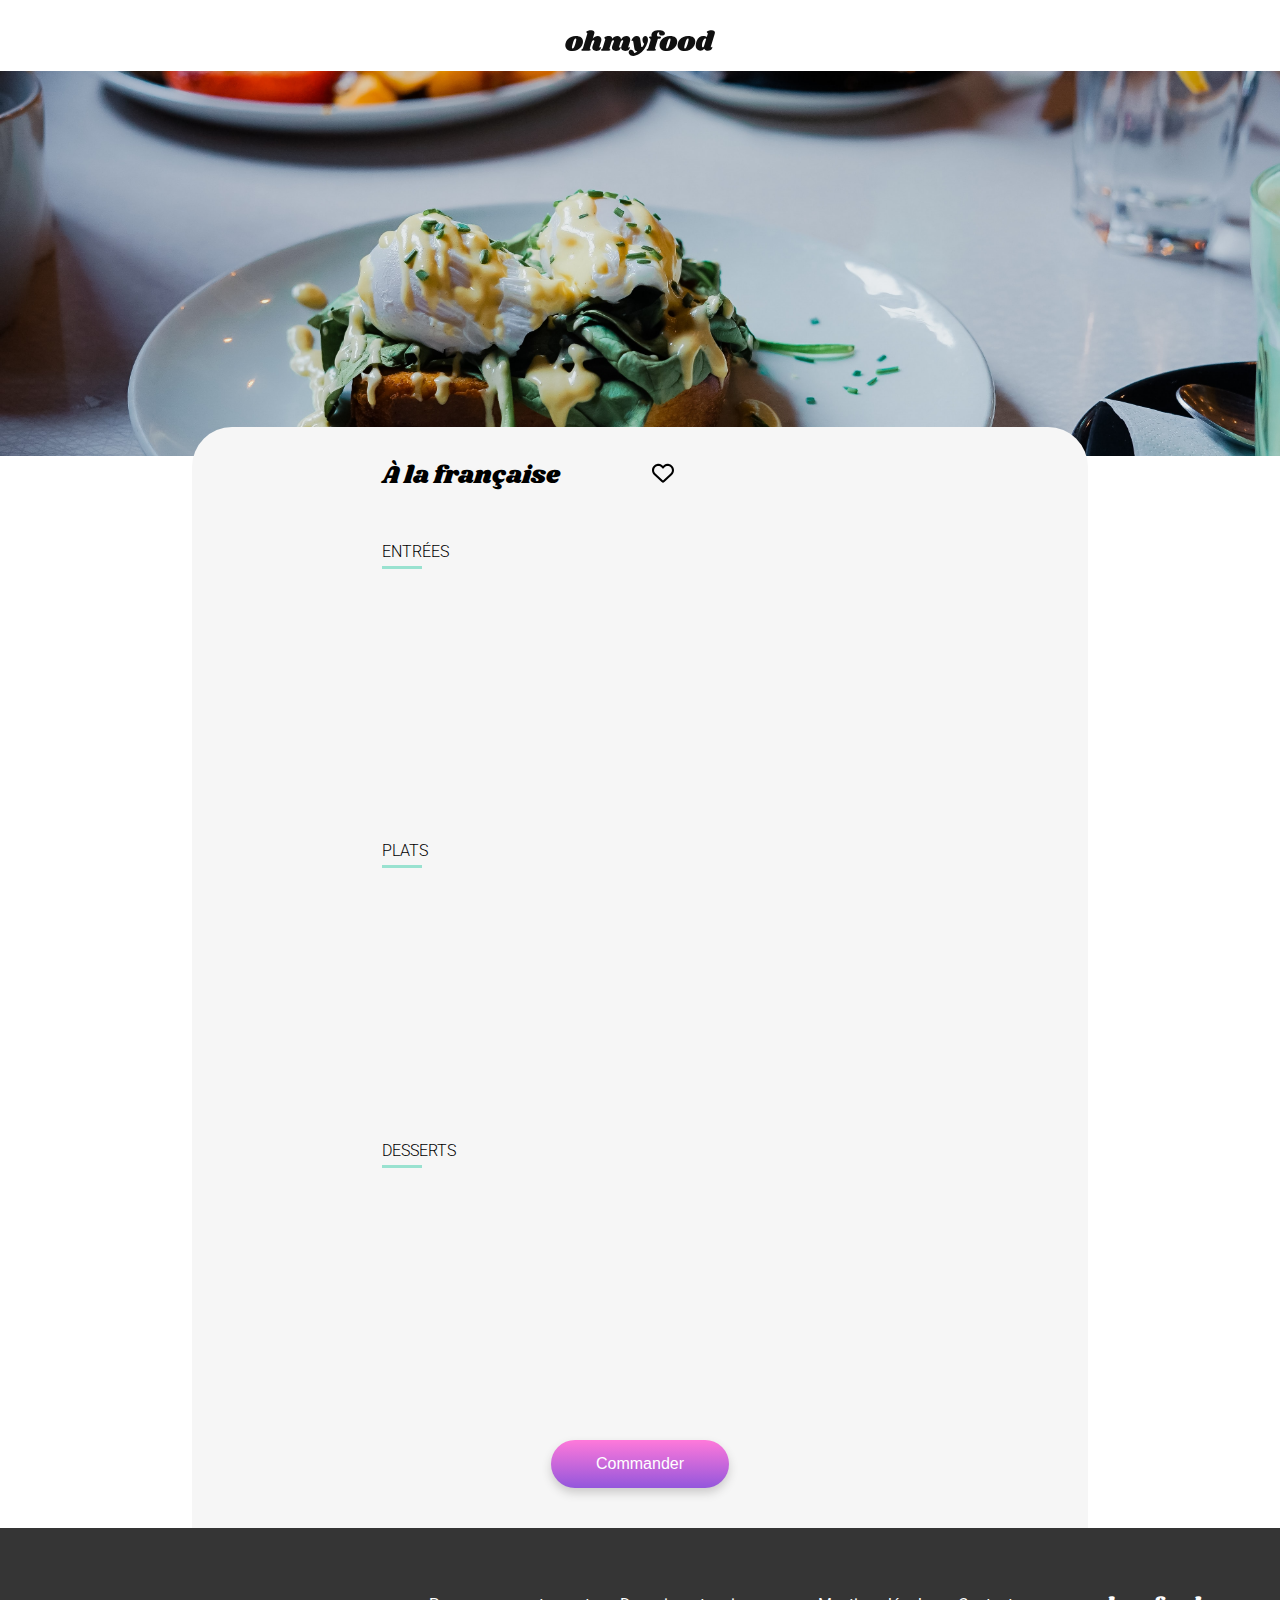
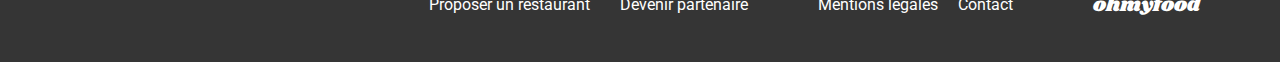
==== commit e796a66d: "correction of titles and alignment of items" ====
--- a/pages/a_la_française.html
+++ b/pages/a_la_française.html
@@ -23,8 +23,8 @@
   <main>
     <img src="../assets/images/restaurants/toa-heftiba-DQKerTsQwi0-unsplash.jpg" alt="Restaurant à la française" class="img-restaurant">
     <section class="menu-section">
-      <div class="h2-active">
-        <h2>À la française</h2>
+      <div class="menu-h1-active">
+        <h1 class="menu-h1">À la française</h1>
         <div class="icon_like-container-menu">
           <svg class="icon_like-menu icon1" xmlns="http://www.w3.org/2000/svg" viewBox="0 0 512 512" width="22" height="22">
             <defs>
@@ -40,7 +40,7 @@
           </svg>
         </div>
       </div>
-      <h3 class="h3-menu">ENTRÉES</h3>
+      <h2 class="h2-menu">ENTRÉES</h2>
       <div class="menu-card">
         <p class="p-wrong">Tartare de poulpe acidulé</p>
         <div class="p-price-display">
@@ -77,7 +77,7 @@
           </div>
         </div>
       </div>
-      <h3 class="h3-menu">PLATS</h3>
+      <h2 class="h2-menu">PLATS</h2>
       <div class="menu-card">
         <p class="p-wrong">Coquilles Saint-Jacques</p>
         <div class="p-price-display">
@@ -114,7 +114,7 @@
           </div>
         </div>
       </div>
-      <h3 class="h3-menu">DESSERTS</h3>
+      <h2 class="h2-menu">DESSERTS</h2>
       <div class="menu-card">
         <p class="p-wrong">Pétales de violettes glacés</p>
         <div class="p-price-display">
--- a/assets/main.css
+++ b/assets/main.css
@@ -8,14 +8,6 @@
 h1 {
   font-size: 24px;
   font-weight: 700;
-}
-
-h2 {
-  font-family: shrikhand;
-  font-weight: 400;
-  font-size: 25px;
-  padding-top: 30px;
-  margin-bottom: -12px;
 }
 
 header {
@@ -160,6 +152,9 @@
   -webkit-box-direction: normal;
       -ms-flex-direction: column;
           flex-direction: column;
+  -webkit-box-align: center;
+      -ms-flex-align: center;
+          align-items: center;
   padding-top: 15px;
   gap: 20px;
 }
@@ -271,8 +266,10 @@
   padding-left: 15px;
   background-color: #ffffff;
   border-radius: 0px 0px 20px 20px;
-}
-.restaurants-section .content-card .h3-card {
+  height: 70px;
+}
+.restaurants-section .content-card .h2-card {
+  font-size: 18px;
   margin-bottom: 0px;
 }
 .restaurants-section .content-card .p-card {
@@ -321,6 +318,9 @@
   -webkit-box-direction: normal;
       -ms-flex-direction: column;
           flex-direction: column;
+  -webkit-box-align: center;
+      -ms-flex-align: center;
+          align-items: center;
   gap: 20px;
 }
 @media (min-width: 1024px) {
@@ -459,8 +459,15 @@
     margin-top: -50px;
   }
 }
+.menu-section .menu-h1 {
+  font-family: shrikhand;
+  font-weight: 400;
+  font-size: 25px;
+  padding-top: 30px;
+  margin-bottom: -12px;
+}
 @media (min-width: 1440px) {
-  .menu-section .h2-active {
+  .menu-section .menu-h1-active {
     -webkit-box-pack: center;
         -ms-flex-pack: center;
             justify-content: center;
@@ -495,7 +502,7 @@
 .menu-section .icon_like-container-menu:hover .icon2 {
   opacity: 0;
 }
-.menu-section .h3-menu {
+.menu-section .h2-menu {
   font-weight: 300;
   font-size: 16px;
   border-bottom: 3px #99E2D0 solid;
